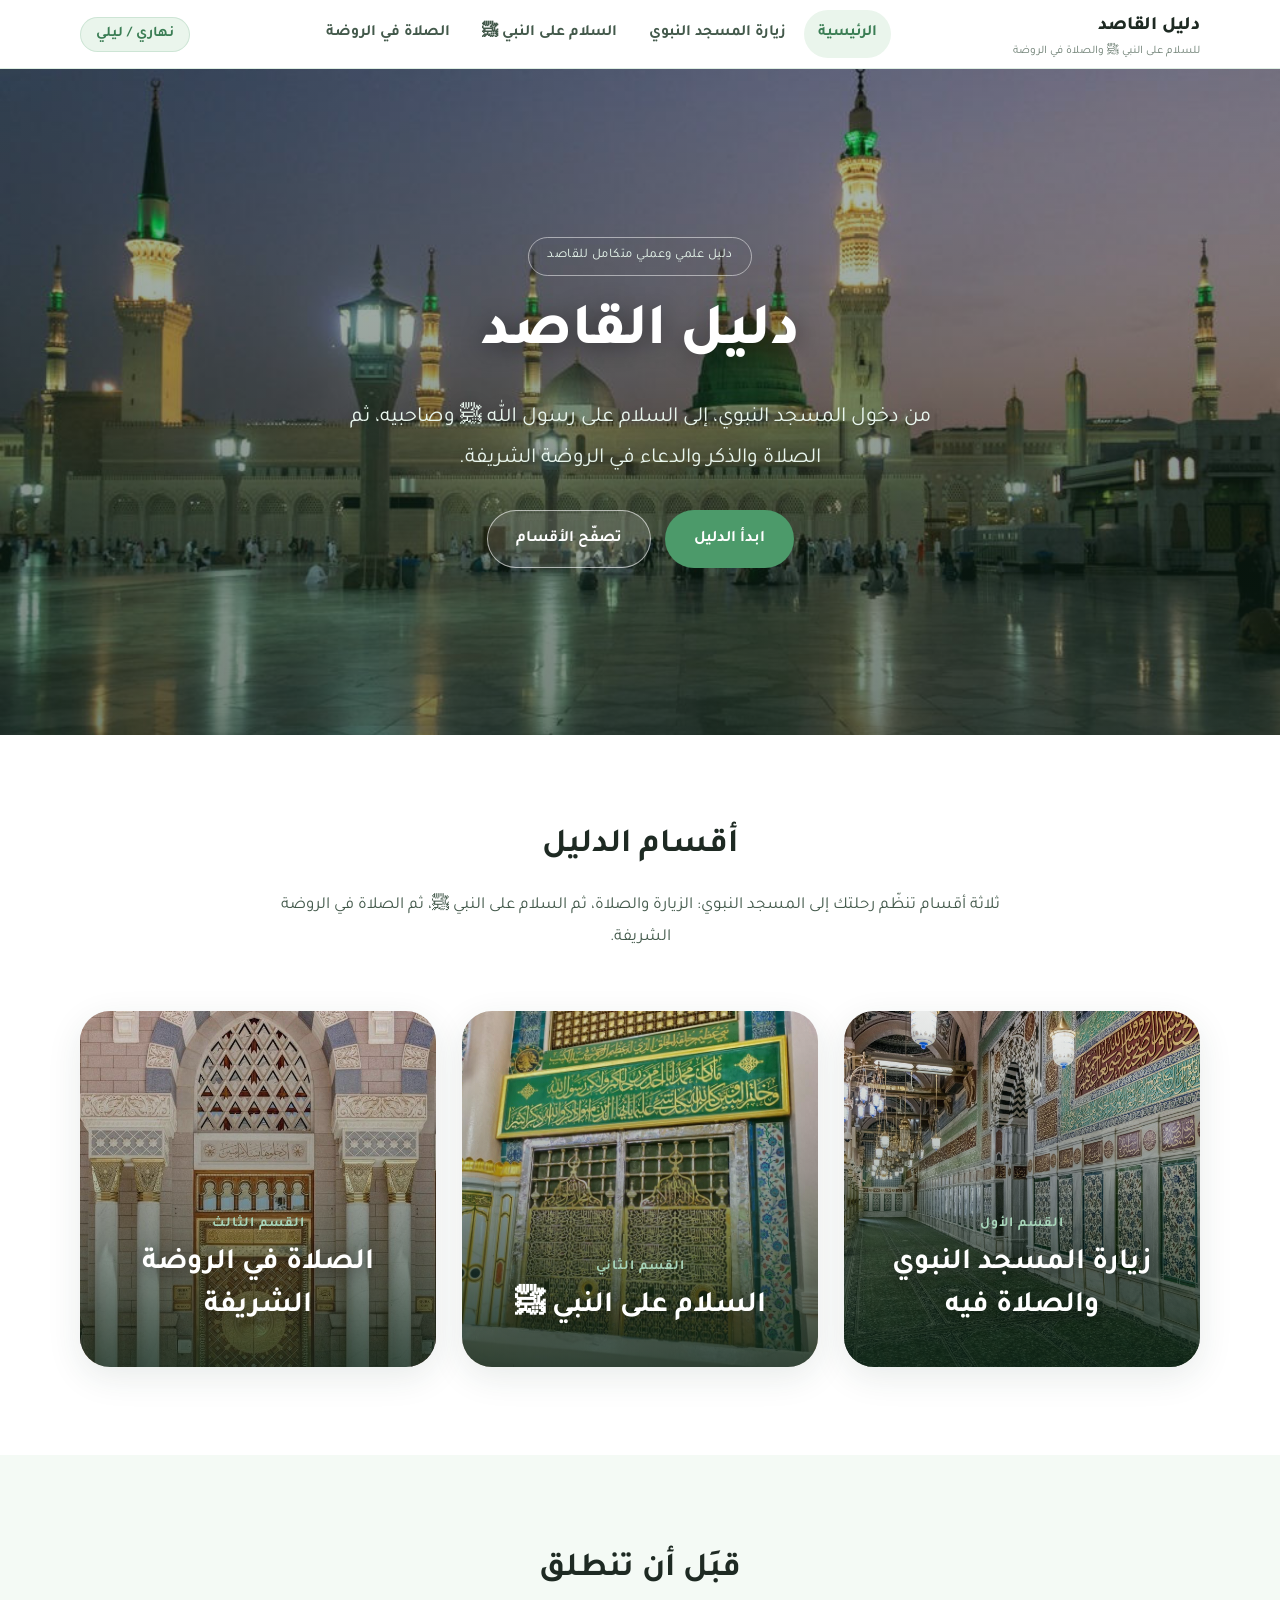
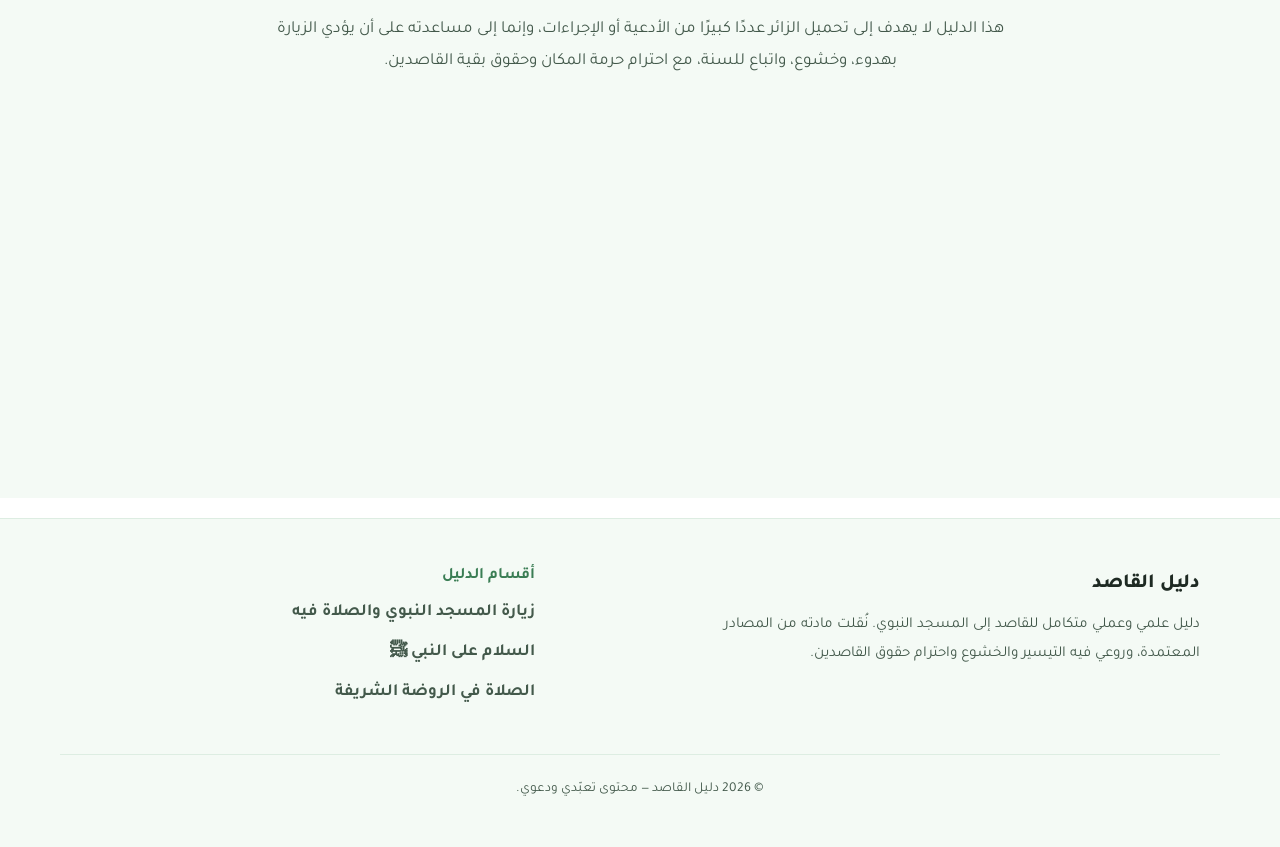
==== index.html @ 3734eb7e "الدليل الأولي: موقع دليل القاصد (زيارة المسجد النبوي، السلام على النبي، الصلاة في الروضة)" ====
<!DOCTYPE html>
<html lang="ar" dir="rtl" data-theme="light">
<head>
  <meta charset="UTF-8" />
  <meta name="viewport" content="width=device-width, initial-scale=1.0" />
  <meta name="theme-color" content="#ffffff" />
  <script>
    (function () {
      try {
        var t = localStorage.getItem("daqiq-theme");
        if (!t) {
          t = window.matchMedia && window.matchMedia("(prefers-color-scheme: dark)").matches ? "dark" : "light";
        }
        document.documentElement.setAttribute("data-theme", t);
      } catch (e) {}
    })();
  </script>
  <title>دليل القاصد | دليل الزيارة والسلام على النبي ﷺ والصلاة في الروضة الشريفة</title>
  <meta name="description" content="دليل علمي وعملي متكامل للقاصد إلى المسجد النبوي: من دخول المسجد، إلى السلام على رسول الله ﷺ وصاحبيه، ثم الصلاة والذكر والدعاء في الروضة الشريفة." />
  <meta name="author" content="دليل القاصد" />
  <meta property="og:title" content="دليل القاصد" />
  <meta property="og:description" content="دليل الزيارة والسلام على النبي ﷺ والصلاة في الروضة الشريفة." />
  <meta property="og:type" content="website" />
  <meta property="og:image" content="assets/img/hero-exterior.jpg" />
  <meta property="og:locale" content="ar_SA" />

  <link rel="preconnect" href="https://fonts.googleapis.com" />
  <link rel="preconnect" href="https://fonts.gstatic.com" crossorigin />
  <link href="https://fonts.googleapis.com/css2?family=Amiri:ital,wght@0,400;0,700;1,400&family=Noto+Naskh+Arabic:wght@400;500;600;700&family=Tajawal:wght@400;500;700;800&display=swap" rel="stylesheet" />
  <link rel="stylesheet" href="assets/css/style.css" />
  <link rel="icon" href="assets/img/gate-door.jpg" />
</head>
<body>
  <a class="skip-link" href="#main">تخطَّ إلى المحتوى</a>

  <header class="site-header">
    <div class="container header-inner">
      <a class="brand" href="index.html" aria-label="دليل القاصد — الصفحة الرئيسية">
        <span>
          <span class="brand-name">دليل القاصد</span>
          <span class="brand-sub">للسلام على النبي ﷺ والصلاة في الروضة</span>
        </span>
      </a>

      <nav class="main-nav" id="main-nav" aria-label="التنقّل الرئيسي">
        <ul>
          <li><a href="index.html" aria-current="page">الرئيسية</a></li>
          <li><a href="visit-mosque.html">زيارة المسجد النبوي</a></li>
          <li><a href="greeting.html">السلام على النبي ﷺ</a></li>
          <li><a href="rawdah.html">الصلاة في الروضة</a></li>
        </ul>
      </nav>

      <div class="header-actions">
        <button class="toggle-btn theme-toggle" data-theme-toggle aria-pressed="false" aria-label="تبديل الوضع الليلي والنهاري">
          <span class="label-day">نهاري / ليلي</span>
          <span class="label-night">ليلي / نهاري</span>
        </button>
        <button class="toggle-btn menu-btn" data-menu-toggle aria-expanded="false" aria-controls="main-nav" aria-label="فتح قائمة التنقّل">
          <span class="bars" aria-hidden="true"><span></span><span></span><span></span></span>
          <span>القائمة</span>
        </button>
      </div>
    </div>
  </header>

  <main id="main">
    <!-- ============ الهيرو ============ -->
    <section class="hero">
      <div class="hero__bg">
        <img src="assets/img/hero-exterior.jpg" alt="ساحة المسجد النبوي الشريف وقت الغروب مع القبة الخضراء والمآذن" fetchpriority="high" data-fade />
      </div>
      <div class="hero__inner reveal">
        <span class="hero__eyebrow">دليل علمي وعملي متكامل للقاصد</span>
        <h1>دليل القاصد</h1>
        <p class="hero__subtitle">من دخول المسجد النبوي، إلى السلام على رسول الله ﷺ وصاحبيه، ثم الصلاة والذكر والدعاء في الروضة الشريفة.</p>
        <div class="hero__actions">
          <a class="btn btn--primary" href="visit-mosque.html">ابدأ الدليل</a>
          <a class="btn btn--ghost" href="#sections">تصفّح الأقسام</a>
        </div>
      </div>
    </section>

    <!-- ============ الأقسام الثلاثة ============ -->
    <section class="section-pad tiles-section" id="sections" aria-labelledby="sections-title">
      <div class="container">
        <div class="tiles-head reveal">
          <h2 id="sections-title">أقسام الدليل</h2>
          <p>ثلاثة أقسام تنظّم رحلتك إلى المسجد النبوي: الزيارة والصلاة، ثم السلام على النبي ﷺ، ثم الصلاة في الروضة الشريفة.</p>
        </div>

        <div class="tiles">
          <a class="tile reveal" href="visit-mosque.html">
            <img class="tile__img" src="assets/img/mosque-interior.jpg" alt="الرواق الداخلي للمسجد النبوي بسجاد أخضر وزخارف إسلامية" loading="lazy" data-fade />
            <span class="tile__overlay" aria-hidden="true"></span>
            <span class="tile__label">
              <span class="tile__index">القسم الأول</span>
              <h2>زيارة المسجد النبوي والصلاة فيه</h2>
            </span>
          </a>

          <a class="tile reveal" href="greeting.html">
            <img class="tile__img" src="assets/img/prophet-chamber.jpg" alt="شبّاك الحجرة الشريفة واللوحات الخضراء المذهبة في المسجد النبوي" loading="lazy" data-fade />
            <span class="tile__overlay" aria-hidden="true"></span>
            <span class="tile__label">
              <span class="tile__index">القسم الثاني</span>
              <h2>السلام على النبي ﷺ</h2>
            </span>
          </a>

          <a class="tile reveal" href="rawdah.html">
            <img class="tile__img" src="assets/img/gate-door.jpg" alt="أبواب المسجد النبوي المذهبة والمقرنصات عند مدخل الحرم" loading="lazy" data-fade />
            <span class="tile__overlay" aria-hidden="true"></span>
            <span class="tile__label">
              <span class="tile__index">القسم الثالث</span>
              <h2>الصلاة في الروضة الشريفة</h2>
            </span>
          </a>
        </div>
      </div>
    </section>

    <!-- ============ نبذة ============ -->
    <section class="section-pad about" aria-labelledby="about-title">
      <div class="container">
        <div class="tiles-head reveal">
          <h2 id="about-title">قبَل أن تنطلق</h2>
          <p>هذا الدليل لا يهدف إلى تحميل الزائر عددًا كبيرًا من الأدعية أو الإجراءات، وإنما إلى مساعدته على أن يؤدي الزيارة بهدوء، وخشوع، واتباع للسنة، مع احترام حرمة المكان وحقوق بقية القاصدين.</p>
        </div>

        <div class="feature-grid">
          <article class="feature reveal">
            <h3>الأصل المقصود</h3>
            <p>عبادة الله تعالى، والصلاة في المسجد النبوي، والصلاة والسلام على رسول الله ﷺ، ثم اغتنام ما تيسر من الصلاة والذكر والدعاء في الروضة دون مزاحمة أو أذى.</p>
          </article>
          <article class="feature reveal">
            <h3>القاعدة العملية المختصرة</h3>
            <p>دخول بأدب ← تحية المسجد ← الروضة إن تيسرت ← الصلاة والذكر والدعاء ← التوجه إلى المواجهة الشريفة ← السلام على النبي ﷺ ← السلام على أبي بكر ← السلام على عمر ← الانصراف بهدوء.</p>
          </article>
          <article class="feature reveal">
            <h3>السكينة قبل الترتيب</h3>
            <p>لا يلزم أن تكون الزيارة بترتيب حرفي في كل حالة؛ فالمحافظة على الصلاة والخشوع وعدم إيذاء الناس مقدَّمة على تحقيق صورة شكلية للزيارة.</p>
          </article>
        </div>
      </div>
    </section>
  </main>

  <footer class="site-footer">
    <div class="container footer-inner">
      <div class="footer-brand">
        <span class="brand-name">دليل القاصد</span>
        <p>دليل علمي وعملي متكامل للقاصد إلى المسجد النبوي. نُقلت مادته من المصادر المعتمدة، وروعي فيه التيسير والخشوع واحترام حقوق القاصدين.</p>
      </div>
      <nav class="footer-links" aria-label="روابط الأقسام">
        <h3>أقسام الدليل</h3>
        <ul>
          <li><a href="visit-mosque.html">زيارة المسجد النبوي والصلاة فيه</a></li>
          <li><a href="greeting.html">السلام على النبي ﷺ</a></li>
          <li><a href="rawdah.html">الصلاة في الروضة الشريفة</a></li>
        </ul>
      </nav>
    </div>
    <div class="container footer-bottom">
      <p>© <span data-year>2026</span> دليل القاصد — محتوى تعبّدي ودعوي.</p>
    </div>
  </footer>

  <button class="to-top" data-to-top aria-label="العودة إلى أعلى الصفحة">
    <span class="arrow" aria-hidden="true">↑</span>
    <span>للأعلى</span>
  </button>

  <script src="assets/js/main.js" defer></script>
</body>
</html>
---- assets/css/style.css ----
/* ==========================================================================
   دليل القاصد — ورقة الأنماط الرئيسية
   ========================================================================== */

/* ---------- المتغيّرات (الوضع النهاري) ---------- */
:root {
  --white: #ffffff;
  --mint: #eaf5ec;
  --mint-deep: #dceee1;
  --soft-green: #a8d5ba;
  --accent: #4c9a6a;
  --accent-dark: #3a7d54;
  --accent-soft: rgba(76, 154, 106, 0.12);

  --text: #1e2a23;
  --text-soft: #43594b;
  --text-muted: #6d7f73;

  --bg: #ffffff;
  --bg-alt: #f4faf5;
  --surface: #ffffff;
  --surface-2: #f7fbf8;
  --border: #ddede2;
  --border-soft: rgba(76, 154, 106, 0.18);

  --shadow-sm: 0 2px 10px rgba(31, 63, 45, 0.06);
  --shadow: 0 10px 34px rgba(31, 63, 45, 0.10);
  --shadow-lg: 0 22px 60px rgba(31, 63, 45, 0.16);

  --hero-overlay: linear-gradient(180deg, rgba(15, 40, 26, 0.30) 0%, rgba(15, 40, 26, 0.58) 100%);
  --tile-overlay: linear-gradient(180deg, rgba(15, 40, 26, 0.05) 0%, rgba(15, 40, 26, 0.28) 45%, rgba(15, 40, 26, 0.80) 100%);

  --radius-sm: 12px;
  --radius: 20px;
  --radius-lg: 30px;
  --maxw: 1160px;

  --font-ui: "Tajawal", "Cairo", "Segoe UI", system-ui, -apple-system, sans-serif;
  --font-naskh: "Noto Naskh Arabic", "Amiri", "Traditional Arabic", serif;
  --font-amiri: "Amiri", "Noto Naskh Arabic", serif;

  --header-h: 68px;
  --ease: cubic-bezier(0.22, 0.61, 0.36, 1);
}

/* ---------- الوضع الليلي ---------- */
html[data-theme="dark"] {
  --white: #0f1a14;
  --mint: #16271d;
  --mint-deep: #1b3124;
  --soft-green: #6fae8a;
  --accent: #7cc79a;
  --accent-dark: #8fd3a8;
  --accent-soft: rgba(124, 199, 154, 0.12);

  --text: #e7f1ea;
  --text-soft: #c3d6c9;
  --text-muted: #93a89b;

  --bg: #0f1a14;
  --bg-alt: #131f18;
  --surface: #16231b;
  --surface-2: #182a1f;
  --border: #24382a;
  --border-soft: rgba(124, 199, 154, 0.22);

  --shadow-sm: 0 2px 10px rgba(0, 0, 0, 0.35);
  --shadow: 0 12px 36px rgba(0, 0, 0, 0.45);
  --shadow-lg: 0 24px 64px rgba(0, 0, 0, 0.55);

  --hero-overlay: linear-gradient(180deg, rgba(6, 14, 10, 0.45) 0%, rgba(6, 14, 10, 0.78) 100%);
  --tile-overlay: linear-gradient(180deg, rgba(6, 14, 10, 0.15) 0%, rgba(6, 14, 10, 0.45) 45%, rgba(6, 14, 10, 0.88) 100%);
}

/* ---------- إعادة الضبط ---------- */
*, *::before, *::after { box-sizing: border-box; }

html {
  scroll-behavior: smooth;
  scroll-padding-top: calc(var(--header-h) + 20px);
  -webkit-text-size-adjust: 100%;
}

body {
  margin: 0;
  font-family: var(--font-ui);
  font-size: 17px;
  line-height: 1.9;
  color: var(--text);
  background: var(--bg);
  direction: rtl;
  text-align: right;
  overflow-x: hidden;
  transition: background-color 0.4s var(--ease), color 0.4s var(--ease);
  -webkit-font-smoothing: antialiased;
}

img { max-width: 100%; display: block; }

/* ظهور ناعم للصور المحمّلة تدريجيًّا */
img[data-fade] { opacity: 1; }
img[data-fade].is-loading { opacity: 0; }
img[data-fade].is-loaded { opacity: 1; transition: opacity 0.8s var(--ease); }

a { color: var(--accent-dark); text-decoration: none; transition: color 0.2s var(--ease); }
a:hover { color: var(--accent); }

h1, h2, h3, h4 { line-height: 1.4; font-weight: 700; color: var(--text); margin: 0 0 0.6em; }

h1 { font-size: clamp(1.9rem, 5vw, 3rem); }
h2 { font-size: clamp(1.45rem, 3.6vw, 2.1rem); }
h3 { font-size: clamp(1.15rem, 2.6vw, 1.5rem); }

p { margin: 0 0 1.1em; color: var(--text-soft); }

::selection { background: var(--soft-green); color: #10221a; }

/* ---------- أدوات مساعدة ---------- */
.container { width: 100%; max-width: var(--maxw); margin-inline: auto; padding-inline: 20px; }

.section-pad { padding-block: clamp(48px, 8vw, 92px); }

.visually-hidden {
  position: absolute; width: 1px; height: 1px; padding: 0; margin: -1px;
  overflow: hidden; clip: rect(0 0 0 0); white-space: nowrap; border: 0;
}

.skip-link {
  position: absolute; top: -60px; right: 16px; z-index: 200;
  background: var(--accent); color: #fff; padding: 10px 18px;
  border-radius: 0 0 var(--radius-sm) var(--radius-sm); transition: top 0.25s var(--ease);
}
.skip-link:focus { top: 0; color: #fff; }

/* ---------- تأثير الظهور التدريجي ---------- */
.reveal { opacity: 0; transform: translateY(22px); transition: opacity 0.7s var(--ease), transform 0.7s var(--ease); will-change: opacity, transform; }
.reveal.is-visible { opacity: 1; transform: none; }
@media (prefers-reduced-motion: reduce) {
  html { scroll-behavior: auto; }
  .reveal { opacity: 1; transform: none; transition: none; }
  *, *::before, *::after { animation-duration: 0.001ms !important; transition-duration: 0.001ms !important; }
}

/* ---------- الهيدر ---------- */
.site-header {
  position: sticky; top: 0; z-index: 100;
  background: color-mix(in srgb, var(--bg) 88%, transparent);
  backdrop-filter: saturate(150%) blur(12px);
  -webkit-backdrop-filter: saturate(150%) blur(12px);
  border-bottom: 1px solid var(--border);
  transition: background-color 0.4s var(--ease), box-shadow 0.3s var(--ease), border-color 0.4s var(--ease);
}
.site-header.scrolled { box-shadow: var(--shadow-sm); }

.header-inner {
  display: flex; align-items: center; justify-content: space-between; gap: 14px;
  min-height: var(--header-h);
}

.brand { display: flex; align-items: center; gap: 10px; color: var(--text); }
.brand:hover { color: var(--accent-dark); }
.brand-name { font-weight: 800; font-size: 1.18rem; letter-spacing: -0.2px; }
.brand-sub { display: block; font-size: 0.72rem; font-weight: 400; color: var(--text-muted); line-height: 1.2; }

.main-nav { display: flex; align-items: center; }
.main-nav ul { display: flex; align-items: center; gap: 4px; list-style: none; margin: 0; padding: 0; }
.main-nav a {
  display: block; padding: 9px 14px; border-radius: 999px;
  color: var(--text-soft); font-weight: 600; font-size: 0.98rem; white-space: nowrap;
  transition: background-color 0.2s var(--ease), color 0.2s var(--ease);
}
.main-nav a:hover { background: var(--accent-soft); color: var(--accent-dark); }
.main-nav a[aria-current="page"] { background: var(--mint); color: var(--accent-dark); }

.header-actions { display: flex; align-items: center; gap: 10px; }

/* الزرّان النصيّان (المظهر والقائمة) */
.toggle-btn {
  display: inline-flex; align-items: center; gap: 7px;
  font-family: inherit; font-size: 0.92rem; font-weight: 700;
  color: var(--accent-dark); background: var(--mint);
  border: 1px solid var(--border-soft); border-radius: 999px;
  padding: 8px 15px; cursor: pointer; white-space: nowrap;
  transition: background-color 0.2s var(--ease), transform 0.15s var(--ease), border-color 0.2s var(--ease);
}
.toggle-btn:hover { background: var(--mint-deep); }
.toggle-btn:active { transform: scale(0.96); }

.theme-toggle .theme-icon { font-size: 0.95rem; line-height: 1; }
.theme-toggle .label-night { display: none; }
html[data-theme="dark"] .theme-toggle .label-day { display: none; }
html[data-theme="dark"] .theme-toggle .label-night { display: inline; }
html[data-theme="dark"] .theme-toggle .theme-icon { }

.menu-btn { display: none; }
.menu-btn .bars { position: relative; width: 18px; height: 12px; }
.menu-btn .bars span { position: absolute; right: 0; height: 2px; width: 100%; background: currentColor; border-radius: 2px; transition: 0.3s var(--ease); }
.menu-btn .bars span:nth-child(1) { top: 0; }
.menu-btn .bars span:nth-child(2) { top: 5px; }
.menu-btn .bars span:nth-child(3) { top: 10px; }
body.nav-open .menu-btn .bars span:nth-child(1) { top: 5px; transform: rotate(45deg); }
body.nav-open .menu-btn .bars span:nth-child(2) { opacity: 0; }
body.nav-open .menu-btn .bars span:nth-child(3) { top: 5px; transform: rotate(-45deg); }

/* ---------- الهيرو ---------- */
.hero {
  position: relative; min-height: clamp(430px, 74vh, 680px);
  display: flex; align-items: center; justify-content: center; text-align: center;
  color: #fff; overflow: hidden;
}
.hero__bg { position: absolute; inset: 0; }
.hero__bg img { width: 100%; height: 100%; object-fit: cover; }
.hero__bg::after { content: ""; position: absolute; inset: 0; background: var(--hero-overlay); }
.hero__inner { position: relative; z-index: 2; padding: 90px 20px; max-width: 820px; }
.hero__eyebrow {
  display: inline-block; margin-bottom: 18px; padding: 6px 18px;
  border: 1px solid rgba(255, 255, 255, 0.5); border-radius: 999px;
  font-size: 0.82rem; letter-spacing: 0.5px; color: #eafaf0; backdrop-filter: blur(4px);
}
.hero h1 { color: #fff; font-size: clamp(2.1rem, 6.4vw, 3.7rem); font-weight: 800; letter-spacing: -0.5px; text-shadow: 0 3px 24px rgba(0, 0, 0, 0.45); margin-bottom: 0.35em; }
.hero__subtitle { color: #e9f6ee; font-size: clamp(1.02rem, 2.6vw, 1.35rem); max-width: 640px; margin: 0 auto 30px; text-shadow: 0 2px 14px rgba(0, 0, 0, 0.4); }
.hero__actions { display: flex; flex-wrap: wrap; gap: 14px; justify-content: center; }

.btn {
  display: inline-flex; align-items: center; justify-content: center;
  padding: 13px 28px; border-radius: 999px; font-weight: 700; font-size: 1rem;
  border: 1px solid transparent; cursor: pointer; font-family: inherit;
  transition: transform 0.18s var(--ease), box-shadow 0.25s var(--ease), background-color 0.2s var(--ease); text-align: center;
}
.btn:active { transform: scale(0.97); }
.btn--primary { background: var(--accent); color: #fff; box-shadow: var(--shadow-sm); }
.btn--primary:hover { background: var(--accent-dark); color: #fff; box-shadow: var(--shadow); transform: translateY(-2px); }
.btn--ghost { background: rgba(255, 255, 255, 0.12); color: #fff; border-color: rgba(255, 255, 255, 0.6); backdrop-filter: blur(4px); }
.btn--ghost:hover { background: rgba(255, 255, 255, 0.24); color: #fff; }

/* ---------- تخطيط الأقسام (المربّعات) ---------- */
.tiles-section { padding-top: clamp(52px, 8vw, 88px); padding-bottom: clamp(52px, 8vw, 88px); }
.tiles-head { text-align: center; max-width: 760px; margin: 0 auto clamp(34px, 5vw, 56px); }
.tiles-head p { font-size: 1.06rem; }

.tiles {
  display: grid; gap: 26px;
  grid-template-columns: repeat(3, 1fr);
}

.tile {
  position: relative; display: block; overflow: hidden;
  aspect-ratio: 1 / 1; border-radius: var(--radius-lg);
  background: var(--surface); color: #fff;
  box-shadow: var(--shadow); isolation: isolate;
  transition: transform 0.35s var(--ease), box-shadow 0.35s var(--ease);
}
.tile:hover, .tile:focus-visible { transform: translateY(-6px); box-shadow: var(--shadow-lg); color: #fff; outline: none; }
.tile:focus-visible { box-shadow: var(--shadow-lg), 0 0 0 3px var(--accent); }
.tile__img { width: 100%; height: 100%; object-fit: cover; transition: transform 0.8s var(--ease); }
.tile:hover .tile__img, .tile:focus-visible .tile__img { transform: scale(1.07); }
.tile__overlay { position: absolute; inset: 0; background: var(--tile-overlay); }
.tile__label {
  position: absolute; inset-inline: 0; bottom: 0; padding: 30px 26px clamp(26px, 3vw, 40px);
  text-align: center;
}
.tile__label .tile__index { display: block; font-size: 0.86rem; letter-spacing: 1px; color: var(--soft-green); margin-bottom: 6px; font-weight: 700; }
.tile__label h2 {
  color: #fff; font-size: clamp(1.3rem, 2.6vw, 1.85rem); margin: 0; line-height: 1.45;
  text-shadow: 0 3px 18px rgba(0, 0, 0, 0.55);
}

/* ---------- أقسام الصفحة الرئيسية ---------- */
.about { background: var(--bg-alt); }

.feature-grid { display: grid; gap: 22px; grid-template-columns: repeat(auto-fit, minmax(240px, 1fr)); }
.feature {
  background: var(--surface); border: 1px solid var(--border); border-radius: var(--radius);
  padding: 30px 26px; box-shadow: var(--shadow-sm);
  transition: transform 0.3s var(--ease), box-shadow 0.3s var(--ease);
}
.feature:hover { transform: translateY(-4px); box-shadow: var(--shadow); }
.feature h3 { color: var(--accent-dark); }
.feature p:last-child { margin-bottom: 0; }

/* ---------- الغلاف/الهيدر الخاص بالصفحة ---------- */
.page-hero { position: relative; min-height: clamp(280px, 46vh, 440px); display: flex; align-items: flex-end; color: #fff; overflow: hidden; }
.page-hero__bg { position: absolute; inset: 0; }
.page-hero__bg img { width: 100%; height: 100%; object-fit: cover; }
.page-hero__bg::after { content: ""; position: absolute; inset: 0; background: var(--hero-overlay); }
.page-hero__inner { position: relative; z-index: 2; padding-top: 70px; padding-bottom: 44px; width: 100%; }
.page-hero__eyebrow { display: inline-block; margin-bottom: 12px; font-size: 0.85rem; letter-spacing: 1px; color: #d9f2e2; font-weight: 700; }
.page-hero h1 { color: #fff; margin-bottom: 0.25em; text-shadow: 0 3px 22px rgba(0, 0, 0, 0.5); }
.page-hero p { color: #e9f6ee; max-width: 720px; margin-bottom: 0; text-shadow: 0 2px 12px rgba(0, 0, 0, 0.4); font-size: 1.06rem; }

/* ---------- تخطيط صفحة القسم ---------- */
.layout { display: grid; grid-template-columns: minmax(0, 1fr); gap: 40px; align-items: start; }
@media (min-width: 1000px) { .layout { grid-template-columns: 1fr 300px; } }

/* فهرس الصفحة */
.toc {
  background: var(--surface); border: 1px solid var(--border); border-radius: var(--radius);
  padding: 24px 26px; box-shadow: var(--shadow-sm);
}
.toc h2 { font-size: 1.12rem; margin-bottom: 0.9em; color: var(--accent-dark); }
.toc ol { list-style: none; margin: 0; padding: 0; counter-reset: toc; }
.toc li { counter-increment: toc; }
.toc a {
  display: flex; gap: 10px; padding: 9px 0; border-bottom: 1px dashed var(--border);
  color: var(--text-soft); font-weight: 600; font-size: 0.96rem; transition: color 0.2s var(--ease), padding-inline-start 0.2s var(--ease);
}
.toc li:last-child a { border-bottom: 0; }
.toc a::before { content: counter(toc); color: var(--accent); font-weight: 800; font-size: 0.85rem; min-width: 1.2em; }
.toc a:hover { color: var(--accent-dark); padding-inline-start: 6px; }

@media (min-width: 1000px) { .toc { position: sticky; top: calc(var(--header-h) + 22px); } }

/* بطاقات المحتوى */
.content { min-width: 0; }
.panel {
  background: var(--surface); border: 1px solid var(--border); border-radius: var(--radius-lg);
  padding: clamp(26px, 4vw, 46px); margin-bottom: 30px; box-shadow: var(--shadow-sm);
  scroll-margin-top: calc(var(--header-h) + 24px);
}
.panel > h2 { color: var(--accent-dark); position: relative; padding-bottom: 0.5em; margin-bottom: 1em; }
.panel > h2::after { content: ""; position: absolute; inset-inline-start: 0; bottom: 0; width: 62px; height: 4px; border-radius: 4px; background: linear-gradient(90deg, var(--accent), var(--soft-green)); }
.panel h3 { color: var(--text); margin-top: 1.6em; }
.panel h4 { color: var(--accent-dark); }
.panel > :last-child { margin-bottom: 0; }

/* نصّ من النصّ الأصلي */
.source-note {
  display: block; font-size: 0.86rem; color: var(--text-muted);
  border-inline-start: 3px solid var(--soft-green); padding-inline-start: 12px;
  margin: 0.9em 0; word-break: break-word;
}
.source-note a { color: var(--accent-dark); }

/* الشرح والتنبيه */
.callout {
  background: var(--mint); border: 1px solid var(--border-soft); border-radius: var(--radius);
  padding: 20px 24px; margin: 1.4em 0; color: var(--text-soft);
}
.callout h3, .callout h4 { color: var(--accent-dark); margin-top: 0; }
.callout > :last-child { margin-bottom: 0; }

/* بطاقة الدعاء */
.duaa {
  position: relative; background: var(--surface-2);
  border: 2px solid var(--soft-green); border-radius: var(--radius);
  padding: 30px clamp(22px, 4vw, 42px); margin: 1.6em 0;
  box-shadow: var(--shadow-sm); overflow: hidden;
}
.duaa::before {
  content: ""; position: absolute; inset-inline-start: 0; top: 0; bottom: 0; width: 6px;
  background: linear-gradient(180deg, var(--accent), var(--soft-green));
}
.duaa__label { display: block; font-size: 0.82rem; font-weight: 700; letter-spacing: 0.5px; color: var(--accent-dark); margin-bottom: 12px; }
.duaa p, .duaa__text {
  font-family: var(--font-naskh); font-size: clamp(1.3rem, 3.4vw, 1.75rem);
  line-height: 2.15; color: var(--text); margin: 0; font-weight: 500;
}
.duaa__text + .duaa__text { margin-top: 0.7em; }
.duaa__note { font-family: var(--font-ui); font-size: 0.9rem; color: var(--text-muted); margin-top: 14px; }

/* القوائم */
.content ul, .content ol { padding-inline-start: 0; margin: 0 0 1.2em; list-style: none; }
.content ol { counter-reset: item; }
.content ul li, .content ol li { position: relative; padding-inline-start: 34px; margin-bottom: 12px; color: var(--text-soft); }
.content ul li::before {
  content: ""; position: absolute; inset-inline-start: 6px; top: 0.72em;
  width: 9px; height: 9px; border-radius: 50%;
  background: var(--accent); box-shadow: 0 0 0 4px var(--accent-soft);
}
.content ol li { counter-increment: item; padding-inline-start: 44px; }
.content ol li::before {
  content: counter(item); position: absolute; inset-inline-start: 0; top: 0.35em;
  width: 28px; height: 28px; border-radius: 50%; display: grid; place-items: center;
  background: var(--mint); color: var(--accent-dark); font-weight: 800; font-size: 0.85rem;
}

/* الخطوات */
.steps { list-style: none; counter-reset: step; margin: 1.4em 0; padding: 0; }
.steps li {
  position: relative; counter-increment: step; padding: 18px 20px 18px 20px;
  padding-inline-start: 74px; margin-bottom: 14px;
  background: var(--bg-alt); border: 1px solid var(--border); border-radius: var(--radius-sm);
  color: var(--text-soft); transition: transform 0.25s var(--ease), box-shadow 0.25s var(--ease), border-color 0.25s var(--ease);
}
.steps li:hover { transform: translateX(-4px); box-shadow: var(--shadow-sm); border-color: var(--soft-green); }
.steps li::before {
  content: counter(step); position: absolute; inset-inline-start: 20px; top: 50%; transform: translateY(-50%);
  width: 38px; height: 38px; border-radius: 50%; display: grid; place-items: center;
  background: var(--accent); color: #fff; font-weight: 800; font-size: 1rem;
}
.steps li strong { color: var(--text); }
.steps li:last-child { margin-bottom: 0; }

/* الجداول */
.table-wrap { overflow-x: auto; margin: 1.5em 0; border-radius: var(--radius); border: 1px solid var(--border); -webkit-overflow-scrolling: touch; }
table { width: 100%; border-collapse: collapse; min-width: 560px; background: var(--surface); }
caption { caption-side: top; text-align: start; padding: 14px 18px; font-weight: 700; color: var(--accent-dark); }
th, td { padding: 14px 18px; text-align: start; border-bottom: 1px solid var(--border); vertical-align: top; font-size: 0.96rem; }
thead th { background: var(--mint); color: var(--accent-dark); font-weight: 800; white-space: nowrap; }
tbody tr:last-child td { border-bottom: 0; }
tbody tr:nth-child(even) { background: var(--surface-2); }
td { color: var(--text-soft); }

/* الصور داخل المحتوى */
.figure { margin: 1.8em 0; }
.figure img { width: 100%; border-radius: var(--radius); box-shadow: var(--shadow); }
.figure figcaption { font-size: 0.88rem; color: var(--text-muted); margin-top: 10px; text-align: center; }

.media-row { display: grid; gap: 26px; align-items: center; margin: 1.8em 0; }
@media (min-width: 720px) { .media-row { grid-template-columns: 1fr 1fr; } .media-row.reverse .media-row__media { order: 2; } }
.media-row__media img { width: 100%; border-radius: var(--radius); box-shadow: var(--shadow); }
.media-row__body > :last-child { margin-bottom: 0; }

/* المعرض */
.gallery { display: grid; gap: 16px; grid-template-columns: repeat(2, 1fr); margin-top: 1.6em; }
@media (min-width: 720px) { .gallery { grid-template-columns: repeat(3, 1fr); } }
.gallery figure { margin: 0; overflow: hidden; border-radius: var(--radius-sm); box-shadow: var(--shadow-sm); }
.gallery img { width: 100%; height: 220px; object-fit: cover; transition: transform 0.6s var(--ease); cursor: zoom-in; }
.gallery figure:hover img { transform: scale(1.06); }

/* بطاقة الجيب */
.pocket-card {
  background: linear-gradient(135deg, var(--accent) 0%, var(--accent-dark) 100%);
  color: #fff; border-radius: var(--radius-lg); padding: clamp(26px, 4vw, 44px);
  box-shadow: var(--shadow);
}
.pocket-card h2 { color: #fff; }
.pocket-card h2::after { background: rgba(255, 255, 255, 0.7); }
.pocket-card ul li { color: rgba(255, 255, 255, 0.94); }
.pocket-card ul li::before { background: #fff; box-shadow: 0 0 0 4px rgba(255, 255, 255, 0.2); }
.pocket-card ul li strong { color: #fff; }

/* التنقّل بين الأقسام */
.pager { display: grid; gap: 16px; grid-template-columns: 1fr; margin-top: 40px; }
@media (min-width: 560px) { .pager { grid-template-columns: repeat(2, 1fr); } }
.pager a {
  display: flex; flex-direction: column; gap: 4px; padding: 20px 24px;
  background: var(--surface); border: 1px solid var(--border); border-radius: var(--radius);
  box-shadow: var(--shadow-sm); transition: transform 0.25s var(--ease), box-shadow 0.25s var(--ease), border-color 0.25s var(--ease);
}
.pager a:hover { transform: translateY(-4px); box-shadow: var(--shadow); border-color: var(--soft-green); }
.pager .pager__dir { font-size: 0.82rem; color: var(--text-muted); font-weight: 700; }
.pager .pager__title { font-size: 1.12rem; font-weight: 800; color: var(--accent-dark); }
.pager a.is-next { text-align: end; align-items: flex-end; }

/* ---------- ترقيم المصادر ---------- */
.sources-list { list-style: none; padding: 0; margin: 1.2em 0; counter-reset: src; }
.sources-list li { position: relative; counter-increment: src; padding: 14px 0 14px 0; padding-inline-start: 46px; border-bottom: 1px solid var(--border); }
.sources-list li:last-child { border-bottom: 0; }
.sources-list li::before {
  content: counter(src); position: absolute; inset-inline-start: 0; top: 16px;
  width: 30px; height: 30px; border-radius: 50%; display: grid; place-items: center;
  background: var(--mint); color: var(--accent-dark); font-weight: 800; font-size: 0.85rem;
}
.sources-list a { word-break: break-all; font-size: 0.92rem; }

/* ---------- الفوتر ---------- */
.site-footer { background: var(--bg-alt); border-top: 1px solid var(--border); padding-block: 46px 30px; margin-top: 20px; }
.footer-inner { display: grid; gap: 28px; grid-template-columns: 1fr; }
@media (min-width: 760px) { .footer-inner { grid-template-columns: 1.4fr 1fr; } }
.footer-brand .brand-name { font-size: 1.25rem; font-weight: 800; }
.footer-brand p { margin: 8px 0 0; max-width: 520px; font-size: 0.95rem; }
.footer-links h3 { font-size: 1rem; color: var(--accent-dark); }
.footer-links ul { list-style: none; margin: 0; padding: 0; }
.footer-links li { margin-bottom: 8px; }
.footer-links a { color: var(--text-soft); font-weight: 600; }
.footer-links a:hover { color: var(--accent-dark); }
.footer-bottom { margin-top: 36px; padding-top: 22px; border-top: 1px solid var(--border); text-align: center; font-size: 0.85rem; color: var(--text-muted); }

/* ---------- زرّ العودة للأعلى ---------- */
.to-top {
  position: fixed; inset-inline-start: 20px; bottom: 20px; z-index: 90;
  width: 52px; height: 52px; border-radius: 50%; border: 1px solid var(--border-soft);
  background: var(--accent); color: #fff; cursor: pointer; display: grid; place-items: center;
  box-shadow: var(--shadow); font-family: inherit; font-weight: 800; font-size: 0.78rem;
  opacity: 0; visibility: hidden; transform: translateY(16px) scale(0.9);
  transition: opacity 0.3s var(--ease), transform 0.3s var(--ease), visibility 0.3s, background-color 0.2s;
}
.to-top.is-visible { opacity: 1; visibility: visible; transform: none; }
.to-top:hover { background: var(--accent-dark); }
.to-top .arrow { font-size: 1.1rem; line-height: 1; }

/* ---------- القائمة الجوّالة ---------- */
@media (max-width: 880px) {
  .menu-btn { display: inline-flex; }
  .main-nav {
    position: fixed; inset: var(--header-h) 0 auto 0; z-index: 95;
    background: var(--bg); border-bottom: 1px solid var(--border);
    box-shadow: var(--shadow);
    transform: translateY(-12px); opacity: 0; visibility: hidden; pointer-events: none;
    transition: opacity 0.28s var(--ease), transform 0.28s var(--ease), visibility 0.28s;
    max-height: calc(100vh - var(--header-h)); overflow-y: auto;
  }
  body.nav-open .main-nav { opacity: 1; visibility: visible; transform: none; pointer-events: auto; }
  .main-nav ul { flex-direction: column; align-items: stretch; gap: 0; padding: 10px 16px 20px; }
  .main-nav a { padding: 15px 16px; border-radius: var(--radius-sm); font-size: 1.06rem; border-bottom: 1px solid var(--border); }
  .main-nav li:last-child a { border-bottom: 0; }
}

@media (max-width: 640px) {
  body { font-size: 16px; }
  .tiles { grid-template-columns: 1fr; gap: 20px; }
  .tile { border-radius: var(--radius); }
  .tile__label h2 { font-size: 1.35rem; }
  .gallery img { height: 170px; }
}

/* ---------- الطباعة ---------- */
@media print {
  .site-header, .to-top, .pager, .hero__actions, .theme-toggle, .menu-btn { display: none !important; }
  .panel, .duaa { box-shadow: none; border: 1px solid #ccc; break-inside: avoid; }
  body { color: #000; }
}
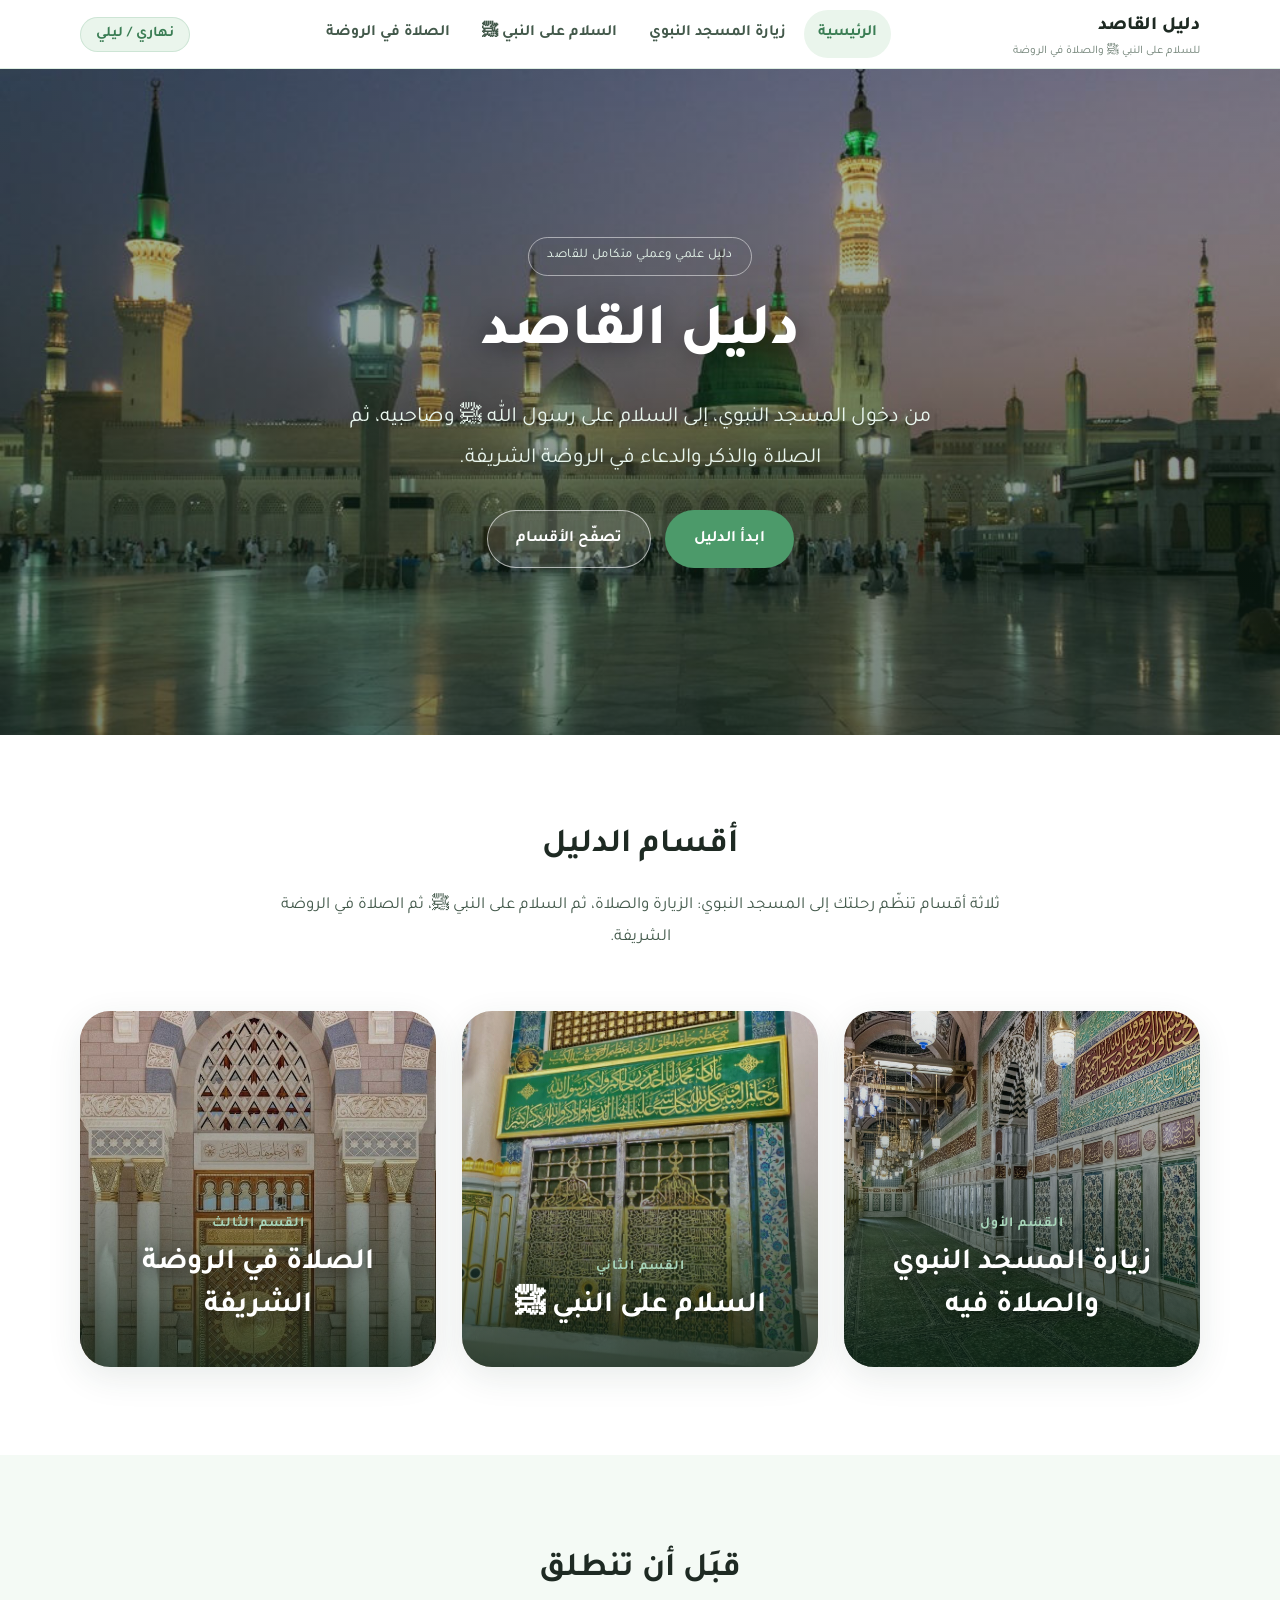
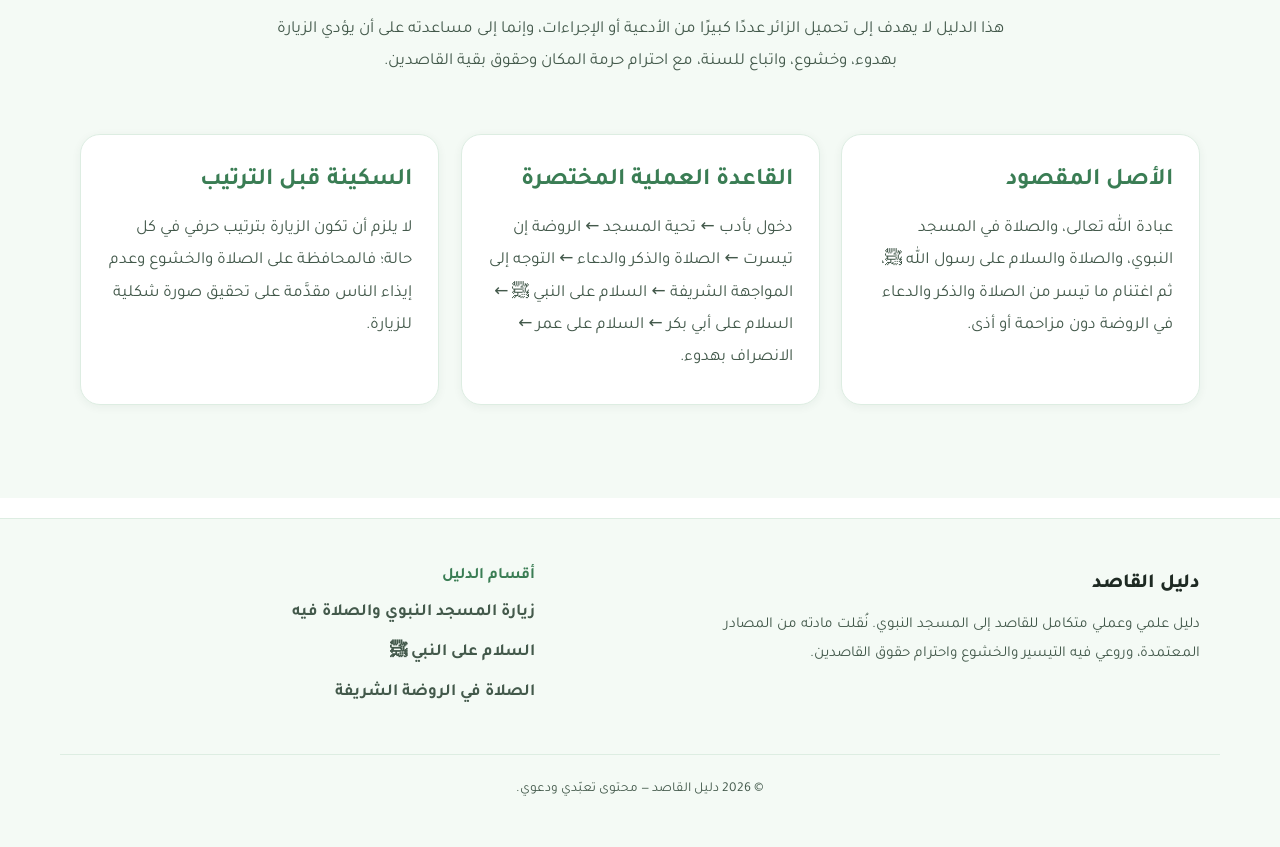
==== commit 31fe1468: "تحويل الموقع إلى تطبيق قابل للتثبيت (PWA) مع دعم العمل دون اتصال عبر Workbox" ====
--- a/index.html
+++ b/index.html
@@ -3,7 +3,15 @@
 <head>
   <meta charset="UTF-8" />
   <meta name="viewport" content="width=device-width, initial-scale=1.0" />
-  <meta name="theme-color" content="#ffffff" />
+  <meta name="theme-color" content="#4C9A6A" />
+
+  <!-- تثبيت كتطبيق (PWA) -->
+  <link rel="manifest" href="manifest.json" />
+  <meta name="mobile-web-app-capable" content="yes" />
+  <meta name="apple-mobile-web-app-capable" content="yes" />
+  <meta name="apple-mobile-web-app-status-bar-style" content="default" />
+  <meta name="apple-mobile-web-app-title" content="دليل القاصد" />
+  <link rel="apple-touch-icon" href="assets/icons/apple-touch-icon.png" />
   <script>
     (function () {
       try {
@@ -18,17 +26,55 @@
   <title>دليل القاصد | دليل الزيارة والسلام على النبي ﷺ والصلاة في الروضة الشريفة</title>
   <meta name="description" content="دليل علمي وعملي متكامل للقاصد إلى المسجد النبوي: من دخول المسجد، إلى السلام على رسول الله ﷺ وصاحبيه، ثم الصلاة والذكر والدعاء في الروضة الشريفة." />
   <meta name="author" content="دليل القاصد" />
-  <meta property="og:title" content="دليل القاصد" />
+  <meta name="keywords" content="دليل القاصد, زيارة المسجد النبوي, السلام على النبي, الروضة الشريفة, الصلاة في الروضة, المدينة المنورة" />
+  <link rel="canonical" href="https://daleelalqasid.com/" />
+
+  <!-- مشاركة الروابط -->
+  <meta property="og:site_name" content="دليل القاصد" />
+  <meta property="og:title" content="دليل القاصد | دليل الزيارة والسلام على النبي ﷺ والصلاة في الروضة" />
   <meta property="og:description" content="دليل الزيارة والسلام على النبي ﷺ والصلاة في الروضة الشريفة." />
   <meta property="og:type" content="website" />
-  <meta property="og:image" content="assets/img/hero-exterior.jpg" />
+  <meta property="og:url" content="https://daleelalqasid.com/" />
+  <meta property="og:image" content="https://daleelalqasid.com/assets/img/og-home.jpg" />
+  <meta property="og:image:width" content="1200" />
+  <meta property="og:image:height" content="630" />
+  <meta property="og:image:alt" content="ساحة المسجد النبوي الشريف مع القبة الخضراء والمآذن وقت الغروب" />
   <meta property="og:locale" content="ar_SA" />
+  <meta name="twitter:card" content="summary_large_image" />
+  <meta name="twitter:title" content="دليل القاصد" />
+  <meta name="twitter:description" content="دليل الزيارة والسلام على النبي ﷺ والصلاة في الروضة الشريفة." />
+  <meta name="twitter:image" content="https://daleelalqasid.com/assets/img/og-home.jpg" />
 
   <link rel="preconnect" href="https://fonts.googleapis.com" />
   <link rel="preconnect" href="https://fonts.gstatic.com" crossorigin />
   <link href="https://fonts.googleapis.com/css2?family=Amiri:ital,wght@0,400;0,700;1,400&family=Noto+Naskh+Arabic:wght@400;500;600;700&family=Tajawal:wght@400;500;700;800&display=swap" rel="stylesheet" />
-  <link rel="stylesheet" href="assets/css/style.css" />
+  <link rel="stylesheet" href="assets/css/style.css?v=2026.10" />
   <link rel="icon" href="assets/img/gate-door.jpg" />
+
+  <script type="application/ld+json">
+  {
+    "@context": "https://schema.org",
+    "@graph": [
+      {
+        "@type": "WebSite",
+        "@id": "https://daleelalqasid.com/#website",
+        "url": "https://daleelalqasid.com/",
+        "name": "دليل القاصد",
+        "description": "دليل الزيارة والسلام على النبي ﷺ والصلاة في الروضة الشريفة.",
+        "inLanguage": "ar"
+      },
+      {
+        "@type": "ItemList",
+        "name": "أقسام دليل القاصد",
+        "itemListElement": [
+          { "@type": "ListItem", "position": 1, "name": "زيارة المسجد النبوي والصلاة فيه", "url": "https://daleelalqasid.com/visit-mosque.html" },
+          { "@type": "ListItem", "position": 2, "name": "السلام على النبي ﷺ", "url": "https://daleelalqasid.com/greeting.html" },
+          { "@type": "ListItem", "position": 3, "name": "الصلاة في الروضة الشريفة", "url": "https://daleelalqasid.com/rawdah.html" }
+        ]
+      }
+    ]
+  }
+  </script>
 </head>
 <body>
   <a class="skip-link" href="#main">تخطَّ إلى المحتوى</a>
@@ -171,6 +217,6 @@
     <span>للأعلى</span>
   </button>
 
-  <script src="assets/js/main.js" defer></script>
+  <script src="assets/js/main.js?v=2026.10" defer></script>
 </body>
 </html>
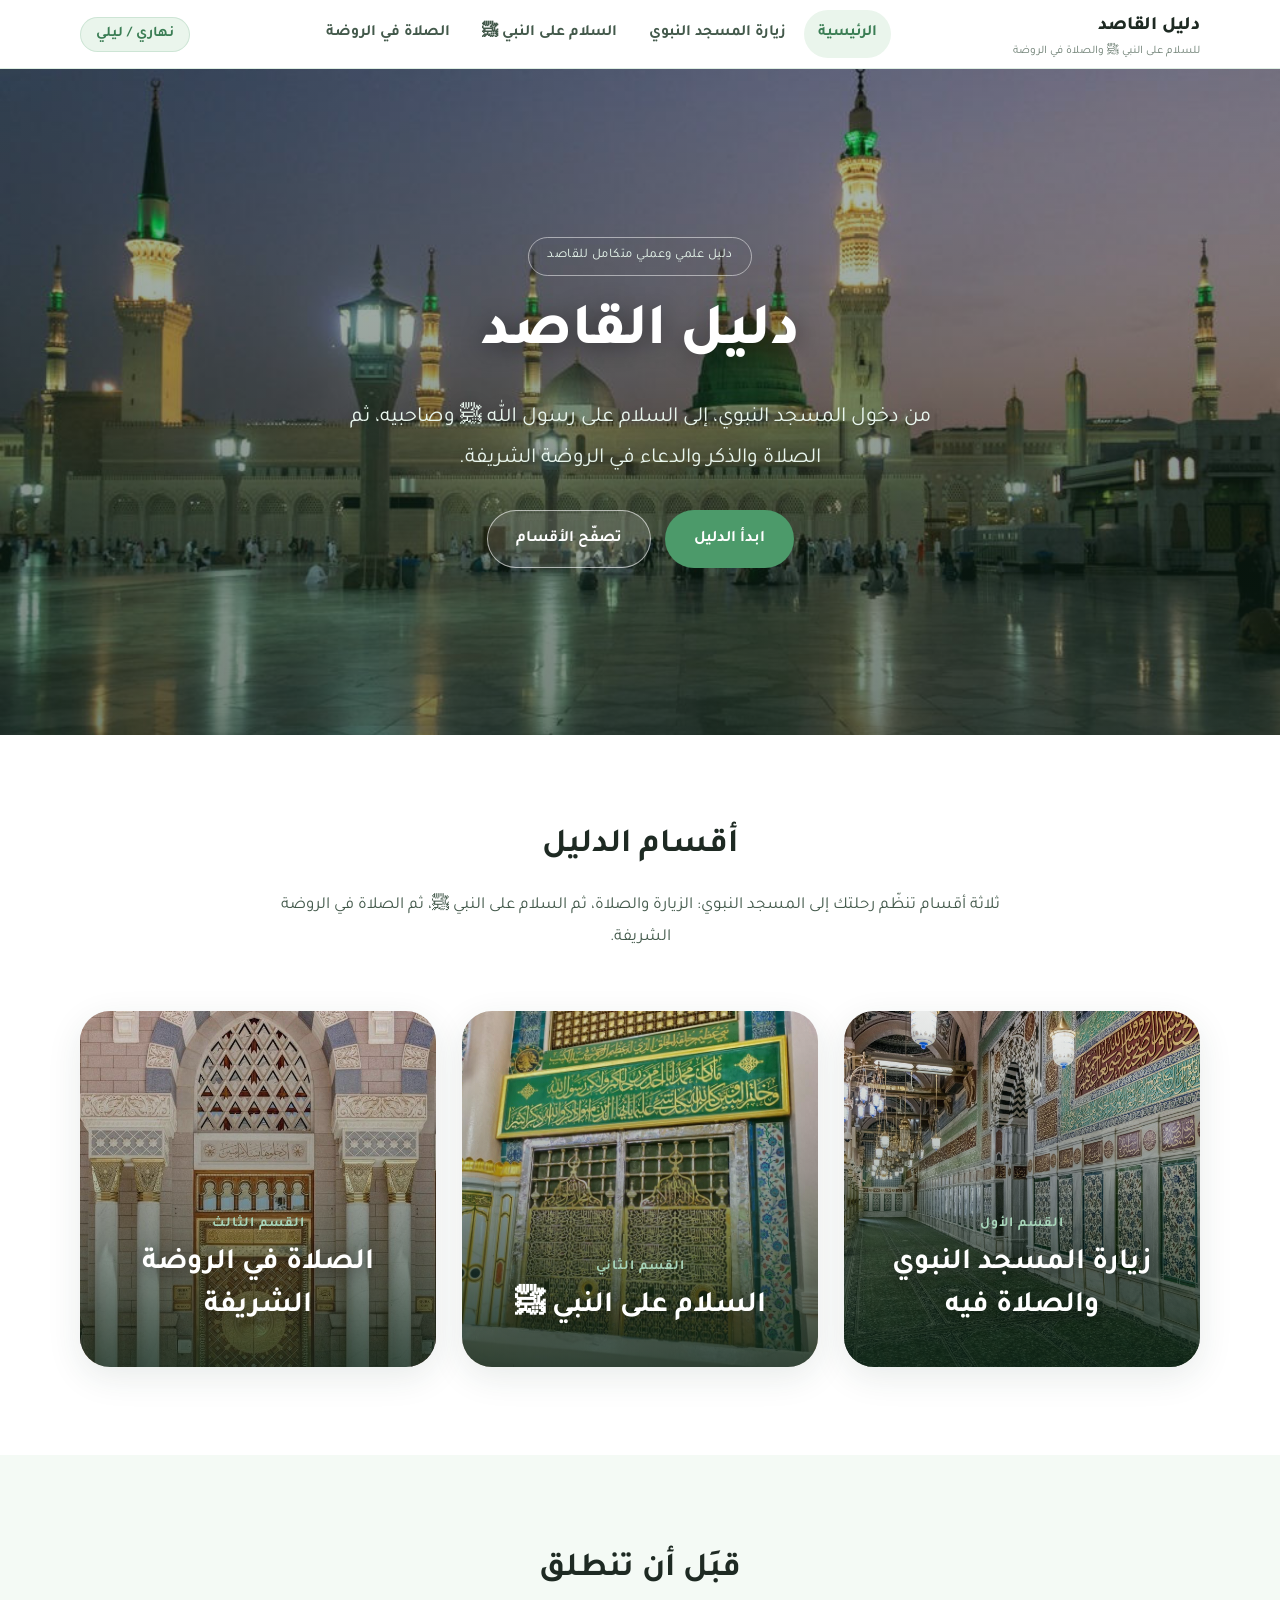
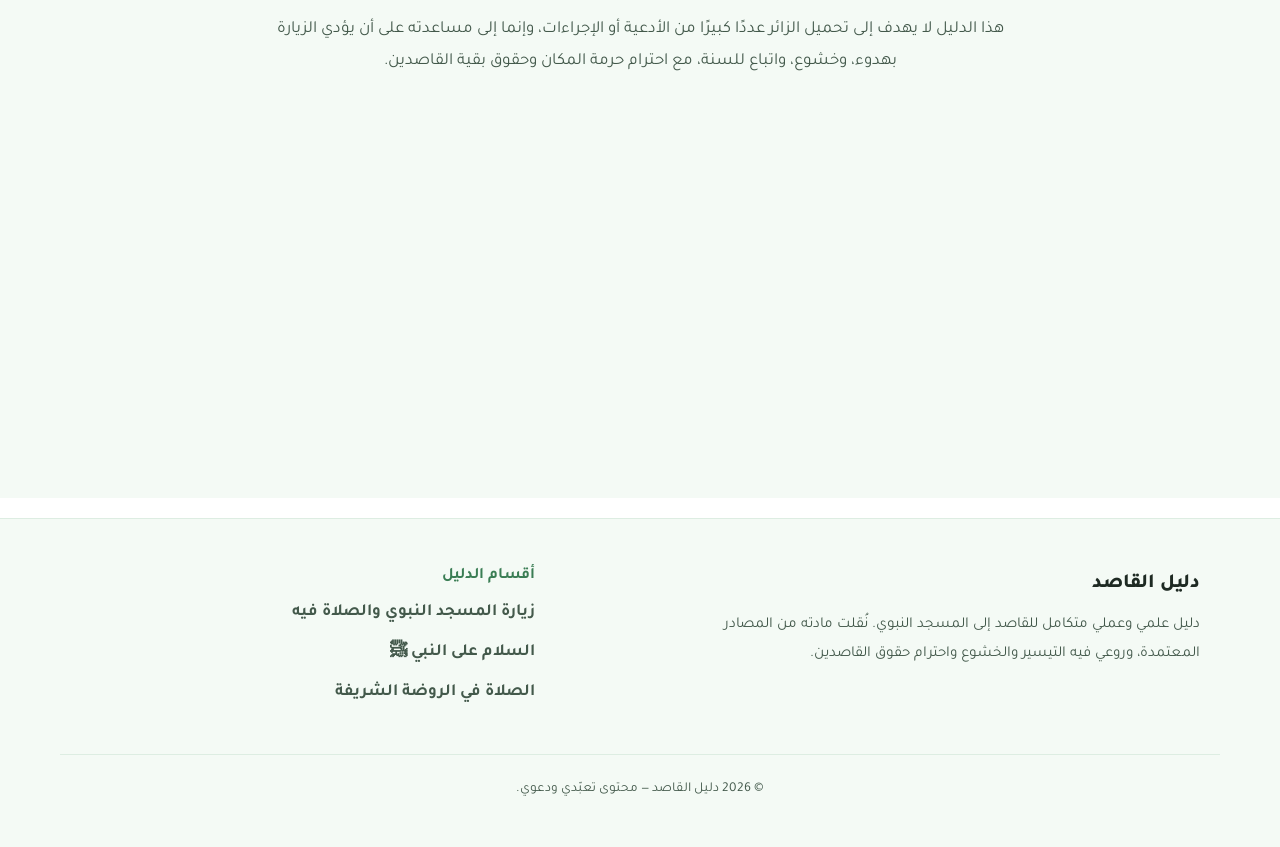
==== commit 4ce8c885: "إضافة زر تثبيت التطبيق في الهيدر مع تعليمات لآيفون" ====
--- a/index.html
+++ b/index.html
@@ -48,7 +48,7 @@
   <link rel="preconnect" href="https://fonts.googleapis.com" />
   <link rel="preconnect" href="https://fonts.gstatic.com" crossorigin />
   <link href="https://fonts.googleapis.com/css2?family=Amiri:ital,wght@0,400;0,700;1,400&family=Noto+Naskh+Arabic:wght@400;500;600;700&family=Tajawal:wght@400;500;700;800&display=swap" rel="stylesheet" />
-  <link rel="stylesheet" href="assets/css/style.css?v=2026.10" />
+  <link rel="stylesheet" href="assets/css/style.css?v=2026.11" />
   <link rel="icon" href="assets/img/gate-door.jpg" />
 
   <script type="application/ld+json">
@@ -102,6 +102,9 @@
           <span class="label-day">نهاري / ليلي</span>
           <span class="label-night">ليلي / نهاري</span>
         </button>
+        <button class="toggle-btn install-btn" data-install type="button" hidden aria-label="تثبيت التطبيق" title="تثبيت التطبيق">
+          <svg viewBox="0 0 24 24" width="18" height="18" fill="none" stroke="currentColor" stroke-width="2" stroke-linecap="round" stroke-linejoin="round" aria-hidden="true"><path d="M12 3v11"/><path d="M7.5 10.5L12 15l4.5-4.5"/><path d="M4 20h16"/></svg>
+        </button>
         <button class="toggle-btn menu-btn" data-menu-toggle aria-expanded="false" aria-controls="main-nav" aria-label="فتح قائمة التنقّل">
           <span class="bars" aria-hidden="true"><span></span><span></span><span></span></span>
           <span>القائمة</span>
@@ -217,6 +220,6 @@
     <span>للأعلى</span>
   </button>
 
-  <script src="assets/js/main.js?v=2026.10" defer></script>
+  <script src="assets/js/main.js?v=2026.11" defer></script>
 </body>
 </html>
--- a/assets/css/style.css
+++ b/assets/css/style.css
@@ -201,6 +201,40 @@
 body.nav-open .menu-btn .bars span:nth-child(1) { top: 5px; transform: rotate(45deg); }
 body.nav-open .menu-btn .bars span:nth-child(2) { opacity: 0; }
 body.nav-open .menu-btn .bars span:nth-child(3) { top: 5px; transform: rotate(-45deg); }
+
+/* ---------- زر تثبيت التطبيق ---------- */
+.install-btn { padding: 8px 11px; }
+.install-btn[hidden] { display: none; }
+.install-btn svg { display: block; }
+
+/* ---------- نافذة تعليمات التثبيت (آيفون) ---------- */
+.install-modal {
+  position: fixed; inset: 0; z-index: 2000;
+  display: flex; align-items: flex-end; justify-content: center;
+  padding: 16px;
+}
+.install-modal[hidden] { display: none; }
+.install-modal__backdrop { position: absolute; inset: 0; background: rgba(15, 26, 20, 0.55); }
+.install-modal__card {
+  position: relative; width: 100%; max-width: 430px;
+  background: var(--surface); color: var(--text);
+  border: 1px solid var(--border-soft); border-radius: var(--radius);
+  padding: 24px 22px; box-shadow: var(--shadow-lg);
+}
+.install-modal__close {
+  position: absolute; top: 12px; left: 12px;
+  display: inline-flex; align-items: center; justify-content: center;
+  width: 34px; height: 34px; border-radius: 50%;
+  background: var(--mint); color: var(--text-soft);
+  border: 1px solid var(--border-soft); cursor: pointer;
+  transition: background-color 0.2s var(--ease);
+}
+.install-modal__close:hover { background: var(--mint-deep); }
+.install-modal__title {
+  margin: 0 0 12px; font-size: 1.08rem; font-weight: 800; color: var(--accent-dark);
+}
+.install-modal__steps { margin: 0; padding-inline-start: 20px; line-height: 2.1; color: var(--text-soft); }
+.install-modal__steps b { color: var(--text); font-weight: 700; }
 
 /* ---------- الهيرو ---------- */
 .hero {
